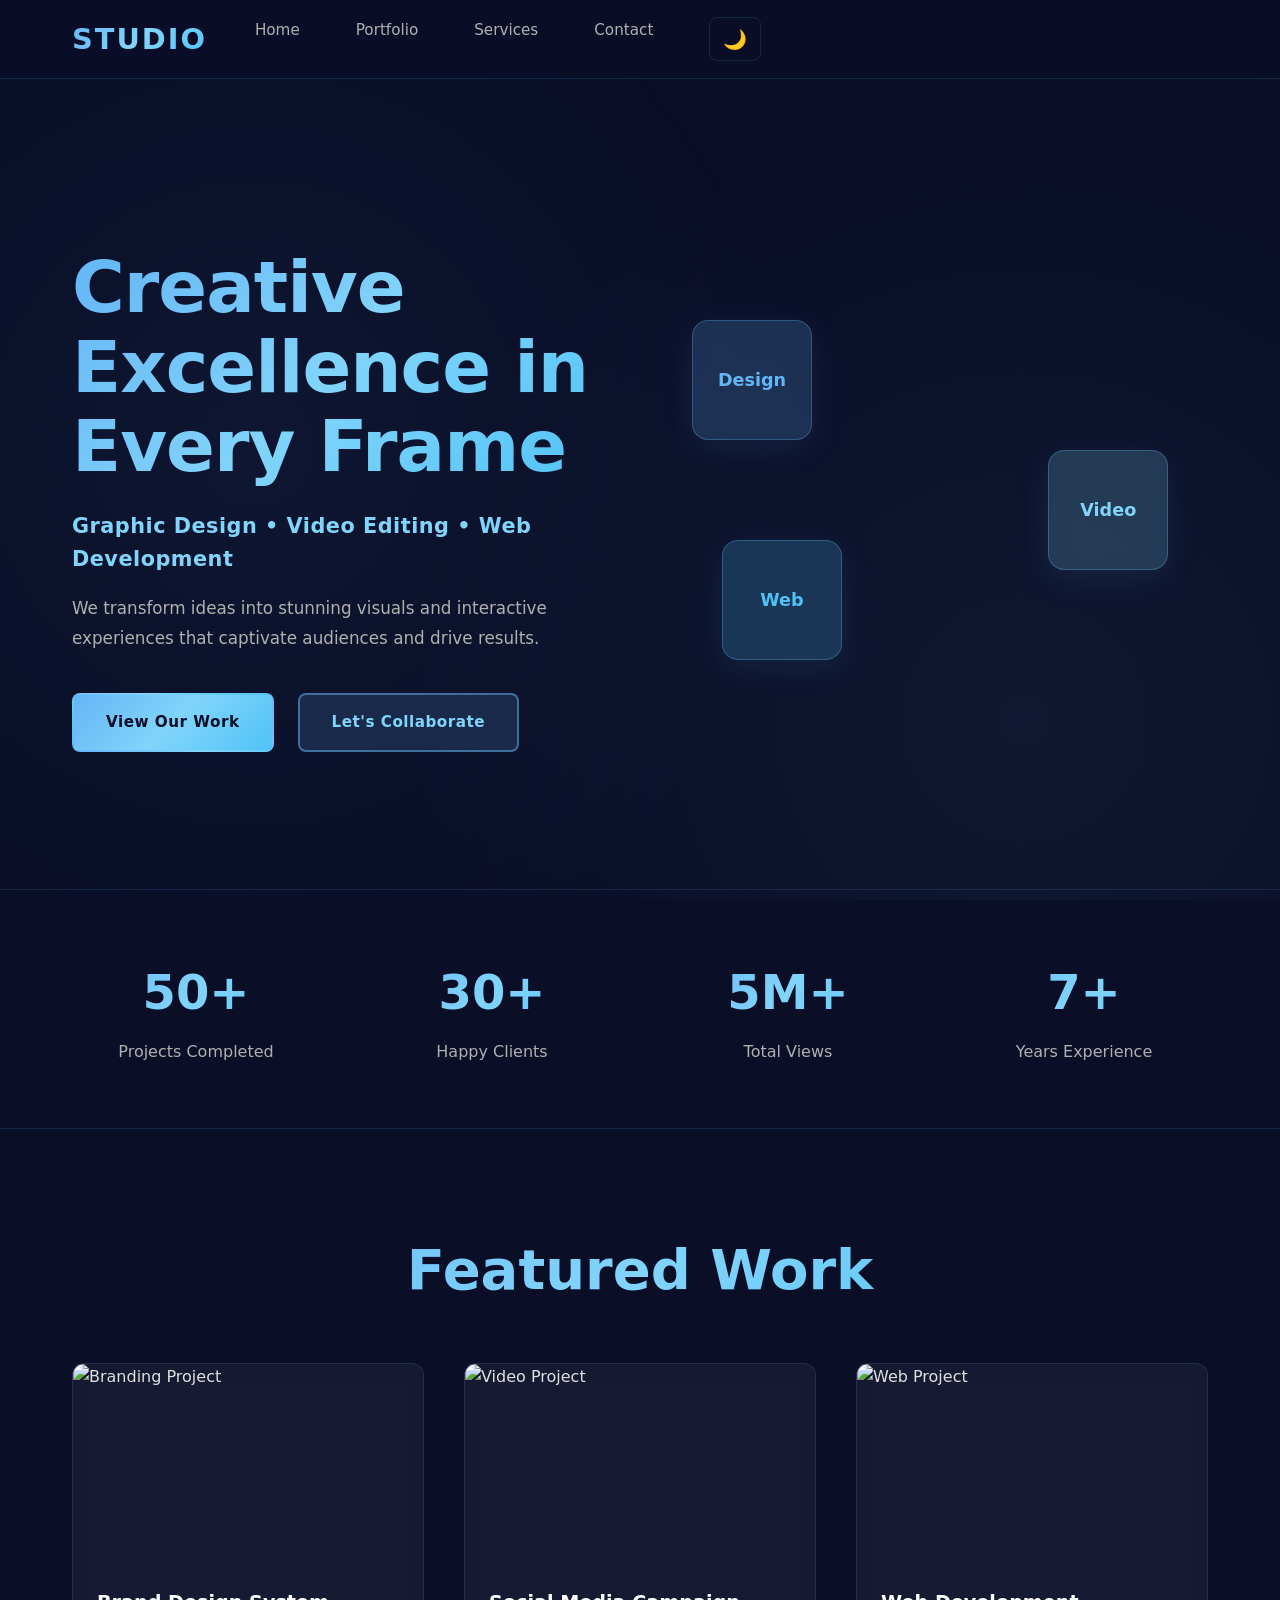
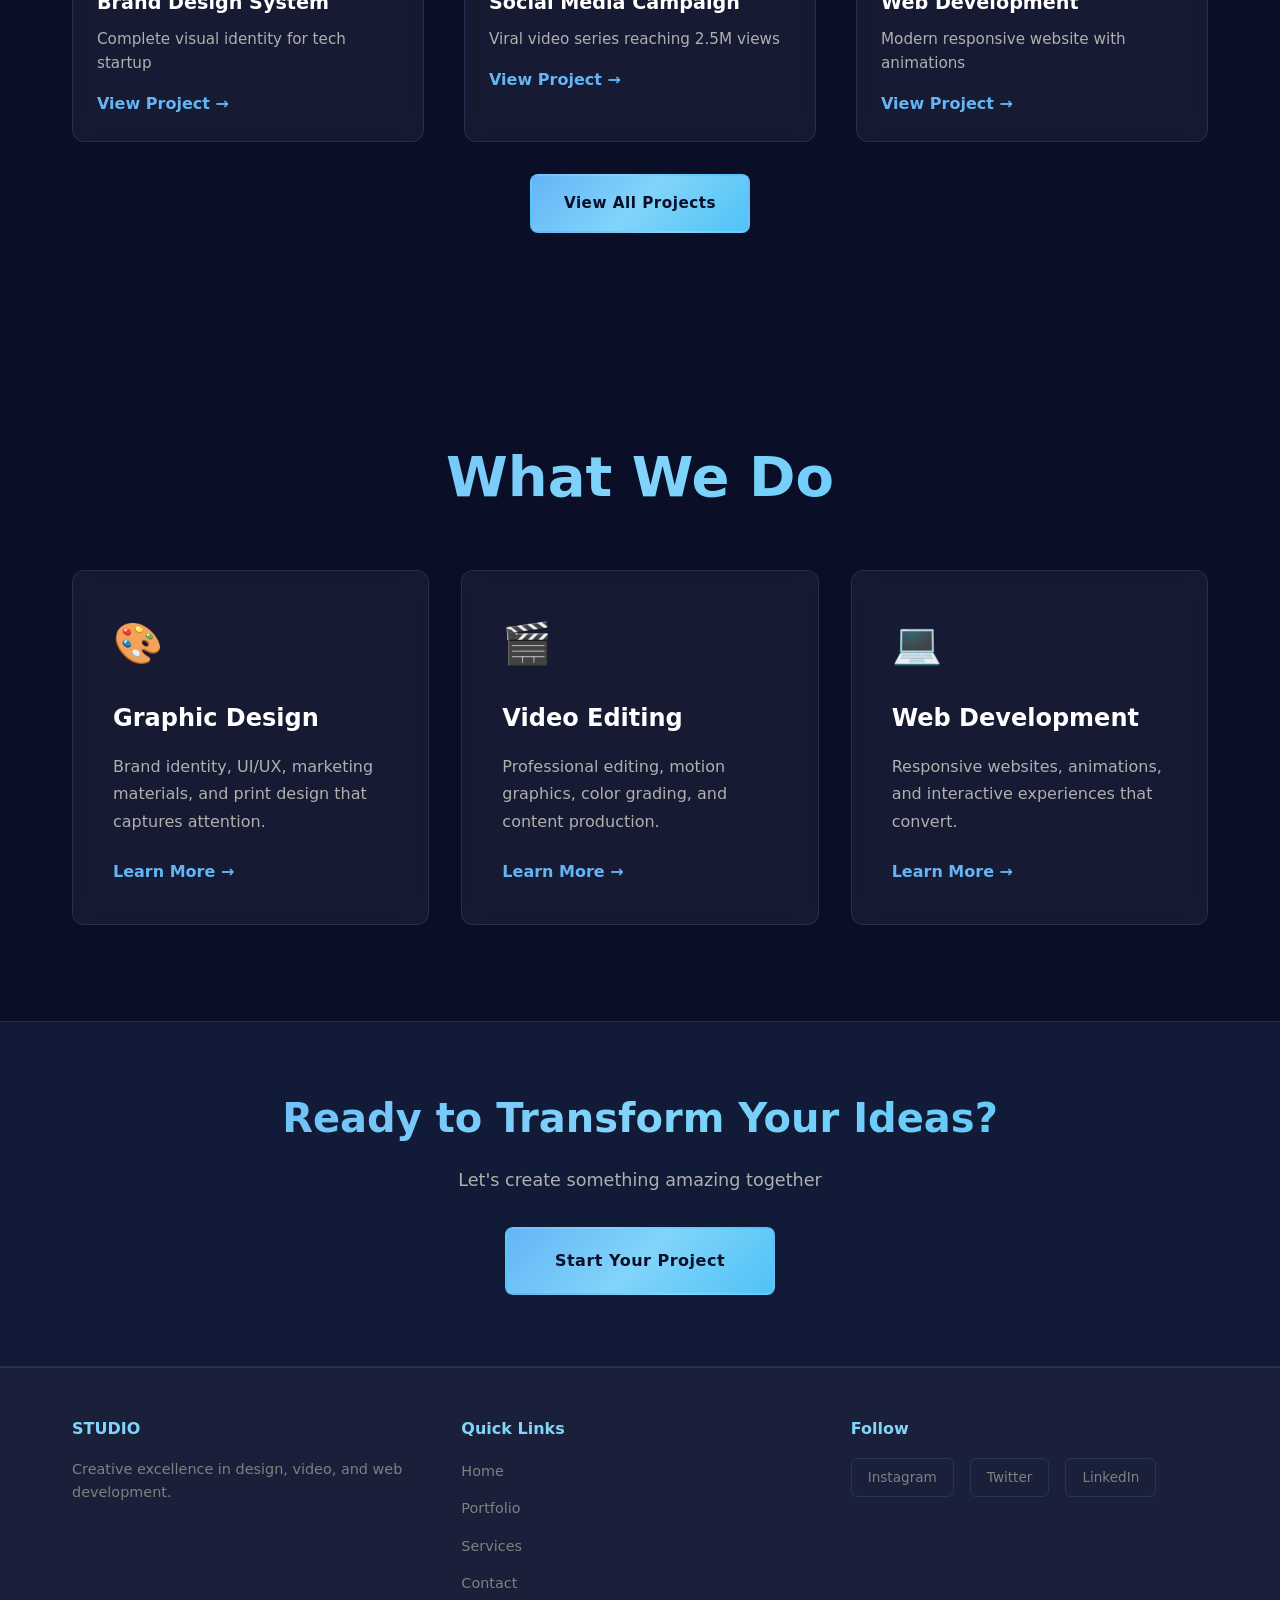
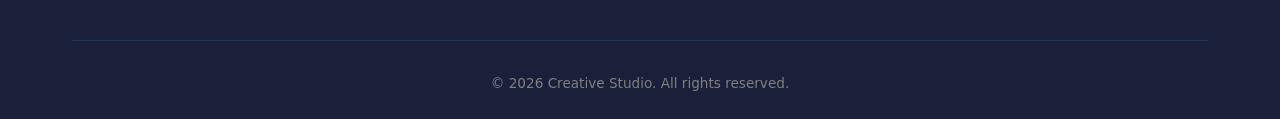
==== index.html @ dbccb21f "Add files via upload" ====
<!DOCTYPE html>
<html lang="en">
<head>
    <meta charset="UTF-8">
    <meta name="viewport" content="width=device-width, initial-scale=1.0">
    <meta name="description" content="Creative Studio - Design, Video & Web Development">
    <title>Creative Studio - Design, Video & Web</title>
    <link rel="stylesheet" href="styles.css">
</head>
<body>
    <!-- NAVIGATION -->
    <header class="header">
        <nav class="navbar">
            <div class="nav-container">
                <a href="index.html" class="logo">STUDIO</a>
                <ul class="nav-links" id="navLinks">
                    <li><a href="index.html">Home</a></li>
                    <li><a href="portfolio.html">Portfolio</a></li>
                    <li><a href="services.html">Services</a></li>
                    <li><a href="contact.html">Contact</a></li>
                    <li class="theme-item">
                        <button class="theme-toggle" id="themeToggle" aria-label="Toggle theme">
                            <span class="theme-icon">🌙</span>
                        </button>
                    </li>
                </ul>
                <button class="menu-toggle" id="menuToggle" aria-label="Toggle menu">
                    <span></span>
                    <span></span>
                    <span></span>
                </button>
            </div>
        </nav>
    </header>

    <main>
        <!-- HERO SECTION -->
        <section class="hero">
            <div class="hero-content">
                <h1 class="hero-title">Creative Excellence in Every Frame</h1>
                <p class="hero-subtitle">Graphic Design • Video Editing • Web Development</p>
                <p class="hero-description">We transform ideas into stunning visuals and interactive experiences that captivate audiences and drive results.</p>
                <div class="hero-cta">
                    <a href="portfolio.html" class="btn btn-primary">View Our Work</a>
                    <a href="contact.html" class="btn btn-secondary">Let's Collaborate</a>
                </div>
            </div>
            <div class="hero-visual">
                <div class="floating-card card-1">Design</div>
                <div class="floating-card card-2">Video</div>
                <div class="floating-card card-3">Web</div>
            </div>
        </section>

        <!-- STATS SECTION -->
        <section class="stats">
            <div class="container">
                <div class="stat-item">
                    <h3 class="stat-number">50+</h3>
                    <p class="stat-label">Projects Completed</p>
                </div>
                <div class="stat-item">
                    <h3 class="stat-number">30+</h3>
                    <p class="stat-label">Happy Clients</p>
                </div>
                <div class="stat-item">
                    <h3 class="stat-number">5M+</h3>
                    <p class="stat-label">Total Views</p>
                </div>
                <div class="stat-item">
                    <h3 class="stat-number">7+</h3>
                    <p class="stat-label">Years Experience</p>
                </div>
            </div>
        </section>

        <!-- FEATURED WORK PREVIEW -->
        <section class="featured-preview">
            <div class="container">
                <h2 class="section-title">Featured Work</h2>
                <div class="featured-grid">
                    <article class="featured-card">
                        <img src="https://images.unsplash.com/photo-1561070791-2526d30994b5?w=500&h=400&fit=crop&q=80" alt="Branding Project">
                        <div class="featured-content">
                            <h3>Brand Design System</h3>
                            <p>Complete visual identity for tech startup</p>
                            <a href="portfolio.html" class="link-arrow">View Project →</a>
                        </div>
                    </article>
                    <article class="featured-card">
                        <img src="https://images.unsplash.com/photo-1574375927938-d5a98e8ffe85?w=500&h=400&fit=crop&q=80" alt="Video Project">
                        <div class="featured-content">
                            <h3>Social Media Campaign</h3>
                            <p>Viral video series reaching 2.5M views</p>
                            <a href="portfolio.html" class="link-arrow">View Project →</a>
                        </div>
                    </article>
                    <article class="featured-card">
                        <img src="https://images.unsplash.com/photo-1517694712202-14dd9538aa97?w=500&h=400&fit=crop&q=80" alt="Web Project">
                        <div class="featured-content">
                            <h3>Web Development</h3>
                            <p>Modern responsive website with animations</p>
                            <a href="portfolio.html" class="link-arrow">View Project →</a>
                        </div>
                    </article>
                </div>
                <div class="view-all-link">
                    <a href="portfolio.html" class="btn btn-primary">View All Projects</a>
                </div>
            </div>
        </section>

        <!-- SERVICES PREVIEW -->
        <section class="services-preview">
            <div class="container">
                <h2 class="section-title">What We Do</h2>
                <div class="services-grid">
                    <div class="service-card">
                        <div class="service-icon">🎨</div>
                        <h3>Graphic Design</h3>
                        <p>Brand identity, UI/UX, marketing materials, and print design that captures attention.</p>
                        <a href="services.html" class="link-arrow">Learn More →</a>
                    </div>
                    <div class="service-card">
                        <div class="service-icon">🎬</div>
                        <h3>Video Editing</h3>
                        <p>Professional editing, motion graphics, color grading, and content production.</p>
                        <a href="services.html" class="link-arrow">Learn More →</a>
                    </div>
                    <div class="service-card">
                        <div class="service-icon">💻</div>
                        <h3>Web Development</h3>
                        <p>Responsive websites, animations, and interactive experiences that convert.</p>
                        <a href="services.html" class="link-arrow">Learn More →</a>
                    </div>
                </div>
            </div>
        </section>

        <!-- CTA SECTION -->
        <section class="cta-section">
            <div class="container">
                <h2>Ready to Transform Your Ideas?</h2>
                <p>Let's create something amazing together</p>
                <a href="contact.html" class="btn btn-primary btn-large">Start Your Project</a>
            </div>
        </section>
    </main>

    <!-- FOOTER -->
    <footer class="footer">
        <div class="container">
            <div class="footer-content">
                <div class="footer-section">
                    <h4>STUDIO</h4>
                    <p>Creative excellence in design, video, and web development.</p>
                </div>
                <div class="footer-section">
                    <h4>Quick Links</h4>
                    <ul class="footer-links">
                        <li><a href="index.html">Home</a></li>
                        <li><a href="portfolio.html">Portfolio</a></li>
                        <li><a href="services.html">Services</a></li>
                        <li><a href="contact.html">Contact</a></li>
                    </ul>
                </div>
                <div class="footer-section">
                    <h4>Follow</h4>
                    <div class="social-links-footer">
                        <a href="https://instagram.com" target="_blank" rel="noopener">Instagram</a>
                        <a href="https://twitter.com" target="_blank" rel="noopener">Twitter</a>
                        <a href="https://linkedin.com" target="_blank" rel="noopener">LinkedIn</a>
                    </div>
                </div>
            </div>
            <div class="footer-bottom">
                <p>&copy; 2026 Creative Studio. All rights reserved.</p>
            </div>
        </div>
    </footer>

    <script src="script.js"></script>
</body>
</html>
---- styles.css ----
/* ============================================
   CSS VARIABLES - DARK MODE (DEFAULT)
   ============================================ */
:root {
    /* Colors */
    --bg-primary: #0a0e27;
    --bg-secondary: #1a1f3a;
    --bg-tertiary: #2d1b4e;
    --text-primary: #ffffff;
    --text-secondary: #e0e0e0;
    --text-tertiary: #b0b0b0;
    --text-muted: #808080;
    --accent-light: #64b5f6;
    --accent-lighter: #81d4fa;
    --accent-lightest: #4fc3f7;
    --border-color: rgba(100, 181, 246, 0.15);
    --border-hover: rgba(100, 181, 246, 0.3);
    
    /* Gradients */
    --gradient-accent: linear-gradient(135deg, #64b5f6 0%, #81d4fa 50%, #4fc3f7 100%);
}

/* ============================================
   CSS VARIABLES - LIGHT MODE
   ============================================ */
body.light-mode {
    --bg-primary: #ffffff;
    --bg-secondary: #f8f9fa;
    --bg-tertiary: #f0f3f8;
    --text-primary: #1a1a1a;
    --text-secondary: #2d2d2d;
    --text-tertiary: #555555;
    --text-muted: #888888;
    --accent-light: #1565c0;
    --accent-lighter: #0d47a1;
    --accent-lightest: #1976d2;
    --border-color: rgba(21, 101, 192, 0.2);
    --border-hover: rgba(21, 101, 192, 0.4);
    
    --gradient-accent: linear-gradient(135deg, #1565c0 0%, #1976d2 50%, #0d47a1 100%);
}

/* ============================================
   RESET & BASE STYLES
   ============================================ */
* {
    margin: 0;
    padding: 0;
    box-sizing: border-box;
}

html {
    scroll-behavior: smooth;
}

body {
    font-family: -apple-system, BlinkMacSystemFont, 'Segoe UI', system-ui, sans-serif;
    background: var(--bg-primary);
    color: var(--text-secondary);
    line-height: 1.6;
    min-height: 100vh;
    overflow-x: hidden;
    position: relative;
    transition: background-color 0.3s ease, color 0.3s ease;
}

body::before {
    content: '';
    position: fixed;
    top: 0;
    left: 0;
    width: 100%;
    height: 100%;
    background: 
        radial-gradient(circle at 20% 50%, rgba(100, 181, 246, 0.05) 0%, transparent 50%),
        radial-gradient(circle at 80% 80%, rgba(129, 212, 250, 0.05) 0%, transparent 50%);
    pointer-events: none;
    z-index: 0;
    transition: opacity 0.3s ease;
}

body.light-mode {
    background: #ffffff;
}

body.light-mode::before {
    background: none;
}

main {
    position: relative;
    z-index: 1;
}

.container {
    max-width: 1200px;
    margin: 0 auto;
    padding: 0 2rem;
}

/* ============================================
   HEADER & NAVIGATION
   ============================================ */
.header {
    position: sticky;
    top: 0;
    z-index: 100;
    backdrop-filter: blur(12px);
    background: rgba(10, 14, 39, 0.75);
    border-bottom: 1px solid var(--border-color);
    transition: all 0.3s ease;
}

body.light-mode .header {
    background: rgba(255, 255, 255, 0.95);
    border-bottom: 1px solid rgba(21, 101, 192, 0.15);
}

.navbar {
    max-width: 1200px;
    margin: 0 auto;
    padding: 1rem 2rem;
}

.nav-container {
    display: flex;
    justify-content: space-between;
    align-items: center;
    gap: 3rem;
}

.logo {
    font-size: 1.8rem;
    font-weight: 900;
    letter-spacing: 2px;
    background: var(--gradient-accent);
    -webkit-background-clip: text;
    -webkit-text-fill-color: transparent;
    background-clip: text;
    text-decoration: none;
    cursor: pointer;
    white-space: nowrap;
    transition: all 0.3s ease;
}

.logo:hover {
    opacity: 0.8;
}

.nav-links {
    display: flex;
    list-style: none;
    gap: 3.5rem;
    flex: 1;
}

.nav-links a {
    text-decoration: none;
    color: var(--text-tertiary);
    font-weight: 500;
    font-size: 0.95rem;
    transition: all 0.3s ease;
    position: relative;
}

.nav-links a:hover {
    color: var(--accent-light);
}

.nav-links a::after {
    content: '';
    position: absolute;
    bottom: -6px;
    left: 0;
    width: 0;
    height: 2px;
    background: var(--gradient-accent);
    transition: width 0.3s ease;
}

.nav-links a:hover::after {
    width: 100%;
}

/* Nav Actions */
.nav-actions {
    display: flex;
    align-items: center;
    gap: 1.5rem;
}

.theme-item {
    display: flex;
    align-items: center;
}

.theme-item .theme-toggle {
    margin-left: auto;
}

@media (max-width: 768px) {
    .theme-item {
        border-top: 1px solid var(--border-color);
        padding-top: 1rem;
        margin-top: 1rem;
    }
}

.theme-toggle {
    background: none;
    border: 1px solid var(--border-color);
    border-radius: 8px;
    padding: 0.6rem 0.8rem;
    cursor: pointer;
    font-size: 1.2rem;
    transition: all 0.3s ease;
    display: flex;
    align-items: center;
    justify-content: center;
}

.theme-toggle:hover {
    background: rgba(100, 181, 246, 0.1);
    border-color: var(--border-hover);
}

body.light-mode .theme-toggle {
    border-color: rgba(44, 125, 216, 0.2);
}

body.light-mode .theme-toggle:hover {
    background: rgba(44, 125, 216, 0.1);
}

/* Mobile Menu Toggle */
.menu-toggle {
    display: none;
    background: none;
    border: none;
    cursor: pointer;
    flex-direction: column;
    gap: 5px;
    padding: 0.5rem;
}

.menu-toggle span {
    width: 25px;
    height: 2px;
    background: var(--accent-light);
    transition: all 0.3s ease;
}

.menu-toggle.active span:nth-child(1) {
    transform: rotate(45deg) translate(10px, 10px);
}

.menu-toggle.active span:nth-child(2) {
    opacity: 0;
}

.menu-toggle.active span:nth-child(3) {
    transform: rotate(-45deg) translate(7px, -7px);
}

.nav-links.active {
    display: flex !important;
}

/* ============================================
   HERO SECTION
   ============================================ */
.hero {
    display: grid;
    grid-template-columns: 1fr 1fr;
    align-items: center;
    gap: 4rem;
    padding: 8rem 2rem 6rem;
    max-width: 1200px;
    margin: 0 auto;
    min-height: 90vh;
}

.hero-content {
    animation: fadeInLeft 0.8s ease-out;
}

@keyframes fadeInLeft {
    from {
        opacity: 0;
        transform: translateX(-30px);
    }
    to {
        opacity: 1;
        transform: translateX(0);
    }
}

@keyframes fadeInRight {
    from {
        opacity: 0;
        transform: translateX(30px);
    }
    to {
        opacity: 1;
        transform: translateX(0);
    }
}

@keyframes fadeInUp {
    from {
        opacity: 0;
        transform: translateY(30px);
    }
    to {
        opacity: 1;
        transform: translateY(0);
    }
}

.hero-title {
    font-size: clamp(2.5rem, 6vw, 4.5rem);
    font-weight: 900;
    line-height: 1.1;
    margin-bottom: 1.5rem;
    background: var(--gradient-accent);
    -webkit-background-clip: text;
    -webkit-text-fill-color: transparent;
    background-clip: text;
    letter-spacing: -1px;
}

.hero-subtitle {
    font-size: 1.3rem;
    color: var(--accent-lighter);
    font-weight: 600;
    margin-bottom: 1rem;
    letter-spacing: 0.5px;
}

.hero-description {
    font-size: 1.05rem;
    color: var(--text-tertiary);
    max-width: 500px;
    margin-bottom: 2.5rem;
    line-height: 1.8;
}

.hero-cta {
    display: flex;
    gap: 1.5rem;
    flex-wrap: wrap;
}

.hero-visual {
    position: relative;
    height: 400px;
    animation: fadeInRight 0.8s ease-out;
}

.floating-card {
    position: absolute;
    width: 120px;
    height: 120px;
    border-radius: 16px;
    display: flex;
    align-items: center;
    justify-content: center;
    font-weight: 700;
    font-size: 1.1rem;
    backdrop-filter: blur(10px);
    border: 1px solid var(--border-hover);
    box-shadow: 0 8px 32px rgba(100, 181, 246, 0.1);
    transition: all 0.3s ease;
}

.card-1 {
    background: rgba(100, 181, 246, 0.2);
    color: var(--accent-light);
    top: 20px;
    left: 20px;
    animation: float 4s ease-in-out infinite;
}

.card-2 {
    background: rgba(129, 212, 250, 0.2);
    color: var(--accent-lighter);
    top: 150px;
    right: 40px;
    animation: float 5s ease-in-out infinite 0.5s;
}

.card-3 {
    background: rgba(79, 195, 247, 0.2);
    color: var(--accent-lightest);
    bottom: 40px;
    left: 50px;
    animation: float 6s ease-in-out infinite 1s;
}

@keyframes float {
    0%, 100% { transform: translateY(0px); }
    50% { transform: translateY(-20px); }
}

/* ============================================
   BUTTONS
   ============================================ */
.btn {
    display: inline-block;
    padding: 0.95rem 2rem;
    font-size: 0.95rem;
    font-weight: 600;
    border: none;
    border-radius: 8px;
    text-decoration: none;
    transition: all 0.3s ease;
    cursor: pointer;
    position: relative;
    overflow: hidden;
    letter-spacing: 0.5px;
}

.btn-primary {
    background: var(--gradient-accent);
    color: var(--bg-primary);
    border: 2px solid transparent;
}

.btn-primary:hover {
    transform: translateY(-3px);
    box-shadow: 0 15px 35px rgba(100, 181, 246, 0.3);
}

.btn-secondary {
    background: rgba(100, 181, 246, 0.15);
    color: var(--accent-lighter);
    border: 2px solid rgba(100, 181, 246, 0.5);
}

.btn-secondary:hover {
    background: rgba(100, 181, 246, 0.25);
    border-color: rgba(100, 181, 246, 0.8);
    transform: translateY(-3px);
}

body.light-mode .btn-primary {
    color: #ffffff;
}

body.light-mode .btn-secondary {
    background: rgba(44, 125, 216, 0.15);
    color: var(--accent-light);
    border: 2px solid rgba(44, 125, 216, 0.5);
}

.btn-large {
    padding: 1.2rem 3rem;
    font-size: 1rem;
}

/* ============================================
   STATS SECTION
   ============================================ */
.stats {
    padding: 4rem 0;
    border-top: 1px solid var(--border-color);
    border-bottom: 1px solid var(--border-color);
}

.stats .container {
    display: grid;
    grid-template-columns: repeat(auto-fit, minmax(200px, 1fr));
    gap: 3rem;
}

.stat-item {
    text-align: center;
}

.stat-number {
    font-size: 3rem;
    font-weight: 900;
    background: var(--gradient-accent);
    -webkit-background-clip: text;
    -webkit-text-fill-color: transparent;
    background-clip: text;
    margin-bottom: 0.5rem;
}

.stat-label {
    color: var(--text-tertiary);
    font-weight: 500;
}

/* ============================================
   SECTION TITLES
   ============================================ */
.section-title {
    font-size: clamp(2rem, 5vw, 3.5rem);
    font-weight: 900;
    text-align: center;
    margin-bottom: 3rem;
    background: var(--gradient-accent);
    -webkit-background-clip: text;
    -webkit-text-fill-color: transparent;
    background-clip: text;
}

/* ============================================
   PAGE HEADER
   ============================================ */
.page-header {
    text-align: center;
    padding: 4rem 2rem;
    background: rgba(100, 181, 246, 0.05);
    border-bottom: 1px solid var(--border-color);
}

body.light-mode .page-header {
    background: rgba(44, 125, 216, 0.05);
}

.page-header h1 {
    font-size: clamp(2.5rem, 6vw, 4rem);
    font-weight: 900;
    margin-bottom: 1rem;
    background: var(--gradient-accent);
    -webkit-background-clip: text;
    -webkit-text-fill-color: transparent;
    background-clip: text;
}

.page-header p {
    font-size: 1.1rem;
    color: var(--text-tertiary);
}

/* ============================================
   FEATURED PREVIEW SECTION
   ============================================ */
.featured-preview {
    padding: 6rem 0;
}

.featured-grid {
    display: grid;
    grid-template-columns: repeat(auto-fit, minmax(300px, 1fr));
    gap: 2.5rem;
    margin-top: 3rem;
}

.featured-card {
    background: rgba(255, 255, 255, 0.05);
    border: 1px solid var(--border-color);
    border-radius: 12px;
    overflow: hidden;
    backdrop-filter: blur(10px);
    transition: all 0.4s ease;
}

body.light-mode .featured-card {
    background: rgba(44, 125, 216, 0.05);
    border: 1px solid rgba(44, 125, 216, 0.15);
}

.featured-card:hover {
    transform: translateY(-8px);
    border-color: var(--border-hover);
    box-shadow: 0 25px 50px rgba(100, 181, 246, 0.15);
}

.featured-card img {
    width: 100%;
    height: 200px;
    object-fit: cover;
    display: block;
}

.placeholder-image {
    width: 100%;
    height: 200px;
    background: linear-gradient(135deg, #6366f1 0%, #ec4899 50%, #3b82f6 100%);
    display: flex;
    align-items: center;
    justify-content: center;
    color: white;
    font-weight: 600;
    font-size: 1.1rem;
}

.featured-card:nth-child(1) .placeholder-image {
    background: linear-gradient(135deg, #6366f1 0%, #8b5cf6 100%);
}

.featured-card:nth-child(2) .placeholder-image {
    background: linear-gradient(135deg, #ec4899 0%, #f43f5e 100%);
}

.featured-card:nth-child(3) .placeholder-image {
    background: linear-gradient(135deg, #3b82f6 0%, #0ea5e9 100%);
}

.portfolio-image .placeholder-image {
    width: 100%;
    height: 100%;
    aspect-ratio: 4/3;
}

.portfolio-card:nth-child(1) .placeholder-image {
    background: linear-gradient(135deg, #6366f1 0%, #8b5cf6 100%);
}

.portfolio-card:nth-child(2) .placeholder-image {
    background: linear-gradient(135deg, #ec4899 0%, #f43f5e 100%);
}

.portfolio-card:nth-child(3) .placeholder-image {
    background: linear-gradient(135deg, #3b82f6 0%, #0ea5e9 100%);
}

.portfolio-card:nth-child(4) .placeholder-image {
    background: linear-gradient(135deg, #ec4899 0%, #db2777 100%);
}

.portfolio-card:nth-child(5) .placeholder-image {
    background: linear-gradient(135deg, #8b5cf6 0%, #7c3aed 100%);
}

.service-image .placeholder-image {
    width: 100%;
    height: 100%;
    aspect-ratio: 4/3;
}

.service-detail:nth-child(1) .placeholder-image {
    background: linear-gradient(135deg, #6366f1 0%, #8b5cf6 100%);
}

.service-detail:nth-child(2) .placeholder-image {
    background: linear-gradient(135deg, #ec4899 0%, #f43f5e 100%);
}

.service-detail:nth-child(3) .placeholder-image {
    background: linear-gradient(135deg, #3b82f6 0%, #0ea5e9 100%);
}

.featured-card img {
    width: 100%;
    height: 200px;
    object-fit: cover;
    display: block;
}

.featured-content {
    padding: 1.5rem;
}

.featured-content h3 {
    font-size: 1.2rem;
    color: var(--text-primary);
    margin-bottom: 0.5rem;
}

.featured-content p {
    color: var(--text-tertiary);
    font-size: 0.95rem;
    margin-bottom: 1rem;
}

.link-arrow {
    color: var(--accent-light);
    text-decoration: none;
    font-weight: 600;
    transition: all 0.3s ease;
    display: inline-block;
}

.link-arrow:hover {
    color: var(--accent-lighter);
    transform: translateX(5px);
}

.view-all-link {
    text-align: center;
    margin-top: 2rem;
}

/* ============================================
   SERVICES SECTION
   ============================================ */
.services-preview {
    padding: 6rem 0;
}

.services-grid {
    display: grid;
    grid-template-columns: repeat(auto-fit, minmax(300px, 1fr));
    gap: 2rem;
    margin-top: 3rem;
}

.service-card {
    background: rgba(255, 255, 255, 0.05);
    border: 1px solid var(--border-color);
    border-radius: 12px;
    padding: 2.5rem;
    backdrop-filter: blur(10px);
    transition: all 0.3s ease;
}

body.light-mode .service-card {
    background: rgba(44, 125, 216, 0.05);
    border: 1px solid rgba(44, 125, 216, 0.15);
}

.service-card:hover {
    background: rgba(100, 181, 246, 0.1);
    border-color: var(--border-hover);
    transform: translateY(-5px);
    box-shadow: 0 20px 40px rgba(100, 181, 246, 0.15);
}

body.light-mode .service-card:hover {
    background: rgba(44, 125, 216, 0.1);
    border-color: rgba(44, 125, 216, 0.4);
}

.service-icon {
    font-size: 2.5rem;
    margin-bottom: 1.5rem;
}

.service-card h3 {
    font-size: 1.5rem;
    margin-bottom: 1rem;
    color: var(--text-primary);
}

.service-card p {
    color: var(--text-tertiary);
    margin-bottom: 1.5rem;
    line-height: 1.7;
}

/* ============================================
   PORTFOLIO SECTION
   ============================================ */
.portfolio-section {
    padding: 4rem 0;
}

.portfolio-grid {
    display: grid;
    grid-template-columns: repeat(auto-fit, minmax(360px, 1fr));
    gap: 2.5rem;
}

.portfolio-card {
    background: rgba(255, 255, 255, 0.05);
    border: 1px solid var(--border-color);
    border-radius: 12px;
    overflow: hidden;
    backdrop-filter: blur(10px);
    transition: all 0.4s ease;
    animation: fadeInUp 0.6s ease-out both;
}

body.light-mode .portfolio-card {
    background: rgba(44, 125, 216, 0.05);
    border: 1px solid rgba(44, 125, 216, 0.15);
}

.portfolio-card:nth-child(1) { animation-delay: 0s; }
.portfolio-card:nth-child(2) { animation-delay: 0.1s; }
.portfolio-card:nth-child(3) { animation-delay: 0.2s; }
.portfolio-card:nth-child(4) { animation-delay: 0.1s; }
.portfolio-card:nth-child(5) { animation-delay: 0.2s; }
.portfolio-card:nth-child(6) { animation-delay: 0.3s; }

.portfolio-card:hover {
    transform: translateY(-10px);
    border-color: var(--border-hover);
    box-shadow: 0 25px 50px rgba(100, 181, 246, 0.2);
}

.portfolio-image {
    width: 100%;
    aspect-ratio: 4 / 3;
    background: linear-gradient(135deg, rgba(100, 181, 246, 0.15) 0%, rgba(129, 212, 250, 0.05) 100%);
    display: flex;
    align-items: center;
    justify-content: center;
    position: relative;
    overflow: hidden;
}

.portfolio-image img,
.video-embed {
    width: 100%;
    height: 100%;
    object-fit: cover;
    display: block;
}

.portfolio-info {
    padding: 2rem;
}

.project-category {
    font-size: 0.75rem;
    color: var(--accent-lighter);
    text-transform: uppercase;
    letter-spacing: 1.5px;
    font-weight: 700;
    display: inline-block;
    margin-bottom: 0.75rem;
    padding: 0.5rem 0.75rem;
    background: rgba(100, 181, 246, 0.15);
    border-radius: 4px;
    border-left: 2px solid var(--accent-lighter);
}

.portfolio-card h3 {
    font-size: 1.3rem;
    color: var(--text-primary);
    margin-bottom: 0.5rem;
}

.project-meta {
    font-size: 0.85rem;
    color: var(--accent-lighter);
    font-weight: 600;
    margin-bottom: 1rem;
    letter-spacing: 0.5px;
}

.project-description {
    color: var(--text-tertiary);
    font-size: 0.95rem;
    line-height: 1.6;
    margin-bottom: 1.5rem;
}

.project-tags {
    display: flex;
    flex-wrap: wrap;
    gap: 0.5rem;
}

.tag {
    display: inline-block;
    background: rgba(100, 181, 246, 0.15);
    color: var(--accent-lighter);
    padding: 0.4rem 0.85rem;
    border-radius: 6px;
    font-size: 0.8rem;
    font-weight: 500;
    border: 1px solid rgba(100, 181, 246, 0.3);
    transition: all 0.3s ease;
}

.tag:hover {
    background: rgba(100, 181, 246, 0.25);
    border-color: var(--border-hover);
}

/* ============================================
   SERVICES DETAILED
   ============================================ */
.services-detailed {
    padding: 4rem 0;
}

.service-detail {
    margin-bottom: 5rem;
}

.service-header {
    display: flex;
    align-items: center;
    gap: 2rem;
    margin-bottom: 3rem;
}

.service-icon-large {
    font-size: 4rem;
}

.service-header h2 {
    font-size: 2.5rem;
    color: var(--text-primary);
}

.service-content {
    display: grid;
    grid-template-columns: 1fr 1fr;
    gap: 3rem;
    align-items: center;
}

.service-text p {
    color: var(--text-tertiary);
    margin-bottom: 1.5rem;
    line-height: 1.8;
}

.service-text h3 {
    font-size: 1.3rem;
    color: var(--accent-lighter);
    margin-bottom: 1rem;
}

.service-list {
    list-style: none;
    display: flex;
    flex-direction: column;
    gap: 0.75rem;
}

.service-list li {
    color: var(--text-tertiary);
    font-weight: 500;
    padding-left: 0;
}

.service-image {
    border-radius: 12px;
    overflow: hidden;
    border: 1px solid var(--border-color);
    width: 100%;
    height: 300px;
}

body.light-mode .service-image {
    border: 1px solid rgba(21, 101, 192, 0.15);
}

.service-image img {
    width: 100%;
    height: 100%;
    object-fit: cover;
    display: block;
}

/* ============================================
   PROCESS SECTION
   ============================================ */
.process-section {
    padding: 6rem 0;
}

.process-grid {
    display: grid;
    grid-template-columns: repeat(auto-fit, minmax(200px, 1fr));
    gap: 2rem;
}

.process-step {
    background: rgba(100, 181, 246, 0.1);
    border: 1px solid var(--border-color);
    border-radius: 12px;
    padding: 2rem;
    text-align: center;
    transition: all 0.3s ease;
}

body.light-mode .process-step {
    background: rgba(44, 125, 216, 0.08);
    border: 1px solid rgba(44, 125, 216, 0.15);
}

.process-step:hover {
    background: rgba(100, 181, 246, 0.15);
    border-color: var(--border-hover);
    transform: translateY(-5px);
}

.process-number {
    font-size: 3rem;
    font-weight: 900;
    color: var(--accent-light);
    margin-bottom: 1rem;
}

.process-step h3 {
    font-size: 1.2rem;
    color: var(--accent-lighter);
    margin-bottom: 1rem;
}

.process-step p {
    color: var(--text-tertiary);
    font-size: 0.95rem;
    line-height: 1.6;
}

/* ============================================
   PRICING SECTION
   ============================================ */
.pricing-section {
    padding: 6rem 0;
}

.pricing-grid {
    display: grid;
    grid-template-columns: repeat(auto-fit, minmax(300px, 1fr));
    gap: 2rem;
    margin-top: 3rem;
}

.pricing-card {
    background: rgba(255, 255, 255, 0.05);
    border: 1px solid var(--border-color);
    border-radius: 12px;
    padding: 2.5rem;
    backdrop-filter: blur(10px);
    transition: all 0.3s ease;
    position: relative;
}

body.light-mode .pricing-card {
    background: rgba(44, 125, 216, 0.05);
    border: 1px solid rgba(44, 125, 216, 0.15);
}

.pricing-card.featured {
    border-color: var(--border-hover);
    background: rgba(100, 181, 246, 0.08);
    transform: scale(1.05);
}

body.light-mode .pricing-card.featured {
    background: rgba(44, 125, 216, 0.1);
}

.pricing-badge {
    position: absolute;
    top: -12px;
    left: 20px;
    background: var(--gradient-accent);
    color: var(--bg-primary);
    padding: 0.5rem 1rem;
    border-radius: 20px;
    font-weight: 700;
    font-size: 0.8rem;
}

.pricing-card h3 {
    font-size: 1.5rem;
    color: var(--text-primary);
    margin-bottom: 1rem;
}

.price {
    font-size: 2.5rem;
    font-weight: 900;
    background: var(--gradient-accent);
    -webkit-background-clip: text;
    -webkit-text-fill-color: transparent;
    background-clip: text;
    margin-bottom: 0.5rem;
}

.price-description {
    color: var(--text-tertiary);
    font-size: 0.95rem;
    margin-bottom: 2rem;
}

.pricing-features {
    list-style: none;
    margin-bottom: 2rem;
}

.pricing-features li {
    color: var(--text-tertiary);
    padding: 0.5rem 0;
    font-size: 0.95rem;
}

/* ============================================
   CONTACT SECTION
   ============================================ */
.contact-section {
    padding: 4rem 0;
}

.contact-grid {
    display: grid;
    grid-template-columns: 1fr 1fr;
    gap: 3rem;
}

.contact-info-box,
.contact-form-box {
    background: rgba(255, 255, 255, 0.05);
    border: 1px solid var(--border-color);
    border-radius: 12px;
    padding: 2.5rem;
    backdrop-filter: blur(10px);
}

body.light-mode .contact-info-box,
body.light-mode .contact-form-box {
    background: rgba(44, 125, 216, 0.05);
    border: 1px solid rgba(44, 125, 216, 0.15);
}

.contact-info-box h2,
.contact-form-box h2 {
    font-size: 1.8rem;
    color: var(--text-primary);
    margin-bottom: 2rem;
}

.contact-item {
    display: flex;
    gap: 1.5rem;
    margin-bottom: 2rem;
}

.contact-icon {
    font-size: 2rem;
}

.contact-item h3 {
    font-size: 1.1rem;
    color: var(--accent-lighter);
    margin-bottom: 0.5rem;
}

.contact-item p,
.contact-item a {
    color: var(--text-tertiary);
    text-decoration: none;
    transition: all 0.3s ease;
}

.contact-item a:hover {
    color: var(--accent-light);
}

.social-links-contact {
    display: flex;
    gap: 1rem;
    flex-wrap: wrap;
}

.social-links-contact a {
    padding: 0.6rem 1.2rem;
    border: 1px solid var(--border-color);
    border-radius: 6px;
    transition: all 0.3s ease;
    color: var(--accent-light);
}

.social-links-contact a:hover {
    background: rgba(100, 181, 246, 0.15);
    border-color: var(--border-hover);
    color: var(--accent-lighter);
}

/* ============================================
   CONTACT FORM
   ============================================ */
.contact-form {
    display: flex;
    flex-direction: column;
    gap: 1.5rem;
}

.form-group {
    display: flex;
    flex-direction: column;
}

.form-group label {
    color: var(--text-tertiary);
    font-weight: 600;
    margin-bottom: 0.5rem;
    font-size: 0.95rem;
}

.form-input {
    background: rgba(255, 255, 255, 0.08);
    border: 1px solid var(--border-color);
    border-radius: 8px;
    padding: 0.95rem 1.2rem;
    font-size: 0.95rem;
    color: var(--text-secondary);
    font-family: inherit;
    transition: all 0.3s ease;
    backdrop-filter: blur(10px);
}

body.light-mode .form-input {
    background: rgba(44, 125, 216, 0.08);
    border: 1px solid rgba(44, 125, 216, 0.2);
    color: var(--text-primary);
}

.form-input::placeholder {
    color: var(--text-muted);
}

.form-input:focus {
    outline: none;
    background: rgba(100, 181, 246, 0.1);
    border-color: var(--border-hover);
    box-shadow: 0 0 0 3px rgba(100, 181, 246, 0.15);
}

body.light-mode .form-input:focus {
    background: rgba(44, 125, 216, 0.1);
    border-color: rgba(44, 125, 216, 0.4);
}

textarea.form-input {
    resize: vertical;
    min-height: 120px;
    font-family: inherit;
}

.form-message {
    padding: 1rem;
    border-radius: 8px;
    text-align: center;
    font-weight: 500;
    display: none;
}

.form-message.success {
    background: rgba(76, 175, 80, 0.2);
    color: var(--accent-lighter);
    border: 1px solid rgba(76, 175, 80, 0.3);
    display: block;
}

.form-message.error {
    background: rgba(244, 67, 54, 0.2);
    color: #ff6b6b;
    border: 1px solid rgba(244, 67, 54, 0.3);
    display: block;
}

/* ============================================
   FAQ SECTION
   ============================================ */
.faq-section {
    padding: 6rem 0;
}

.faq-grid {
    display: grid;
    grid-template-columns: repeat(auto-fit, minmax(300px, 1fr));
    gap: 2rem;
    margin-top: 3rem;
}

.faq-item {
    background: rgba(100, 181, 246, 0.1);
    border: 1px solid var(--border-color);
    border-radius: 12px;
    padding: 2rem;
}

body.light-mode .faq-item {
    background: rgba(44, 125, 216, 0.08);
    border: 1px solid rgba(44, 125, 216, 0.15);
}

.faq-item h3 {
    font-size: 1.1rem;
    color: var(--accent-lighter);
    margin-bottom: 1rem;
}

.faq-item p {
    color: var(--text-tertiary);
    line-height: 1.7;
}

/* ============================================
   CTA SECTION
   ============================================ */
.cta-section {
    padding: 4rem 2rem;
    text-align: center;
    background: rgba(100, 181, 246, 0.08);
    border-top: 1px solid var(--border-color);
    border-bottom: 1px solid var(--border-color);
}

body.light-mode .cta-section {
    background: rgba(44, 125, 216, 0.08);
}

.cta-section h2 {
    font-size: 2.5rem;
    font-weight: 900;
    margin-bottom: 1rem;
    background: var(--gradient-accent);
    -webkit-background-clip: text;
    -webkit-text-fill-color: transparent;
    background-clip: text;
}

.cta-section p {
    color: var(--text-tertiary);
    font-size: 1.1rem;
    margin-bottom: 2rem;
}

/* ============================================
   FOOTER
   ============================================ */
.footer {
    background: var(--bg-secondary);
    border-top: 1px solid var(--border-color);
    padding: 3rem 0 1.5rem;
    transition: all 0.3s ease;
}

body.light-mode .footer {
    background: rgba(255, 255, 255, 0.95);
}

.footer-content {
    display: grid;
    grid-template-columns: repeat(auto-fit, minmax(250px, 1fr));
    gap: 2rem;
    margin-bottom: 2rem;
}

.footer-section h4 {
    color: var(--accent-lighter);
    font-size: 1rem;
    margin-bottom: 1rem;
}

.footer-section p {
    color: var(--text-muted);
    font-size: 0.9rem;
    line-height: 1.6;
}

.footer-links {
    list-style: none;
}

.footer-links li {
    margin-bottom: 0.75rem;
}

.footer-links a {
    color: var(--text-muted);
    text-decoration: none;
    transition: all 0.3s ease;
    font-size: 0.9rem;
}

.footer-links a:hover {
    color: var(--accent-light);
}

.social-links-footer {
    display: flex;
    gap: 1rem;
    flex-wrap: wrap;
}

.social-links-footer a {
    color: var(--text-muted);
    text-decoration: none;
    padding: 0.5rem 1rem;
    border: 1px solid var(--border-color);
    border-radius: 6px;
    transition: all 0.3s ease;
    font-size: 0.85rem;
}

.social-links-footer a:hover {
    background: rgba(100, 181, 246, 0.1);
    border-color: var(--border-hover);
    color: var(--accent-light);
}

.footer-bottom {
    padding-top: 2rem;
    border-top: 1px solid var(--border-color);
    text-align: center;
    color: var(--text-muted);
    font-size: 0.85rem;
}

/* ============================================
   RESPONSIVE DESIGN
   ============================================ */
@media (max-width: 768px) {
    .nav-container {
        gap: 1rem;
    }

    .nav-links {
        display: none;
        flex-direction: column;
        gap: 1.5rem;
        width: 100%;
        position: absolute;
        top: 100%;
        left: 0;
        right: 0;
        background: var(--bg-secondary);
        padding: 2rem;
        border-bottom: 1px solid var(--border-color);
    }

    .menu-toggle {
        display: flex;
    }

    .hero {
        grid-template-columns: 1fr;
        padding: 4rem 2rem 3rem;
        min-height: auto;
        gap: 2rem;
    }

    .hero-visual {
        height: 250px;
    }

    .contact-grid,
    .service-content {
        grid-template-columns: 1fr;
    }

    .featured-grid,
    .services-grid,
    .portfolio-grid,
    .process-grid,
    .pricing-grid,
    .faq-grid {
        grid-template-columns: 1fr;
    }

    .pricing-card.featured {
        transform: scale(1);
    }

    .service-header {
        flex-direction: column;
        text-align: center;
    }

    .hero-cta {
        flex-direction: column;
    }

    .hero-cta .btn {
        width: 100%;
    }
}

@media (max-width: 480px) {
    .logo {
        font-size: 1.4rem;
    }

    .hero-title {
        font-size: 2rem;
    }

    .section-title {
        font-size: 1.8rem;
    }

    .stats .container {
        grid-template-columns: 1fr 1fr;
    }

    .page-header h1 {
        font-size: 1.8rem;
    }
}
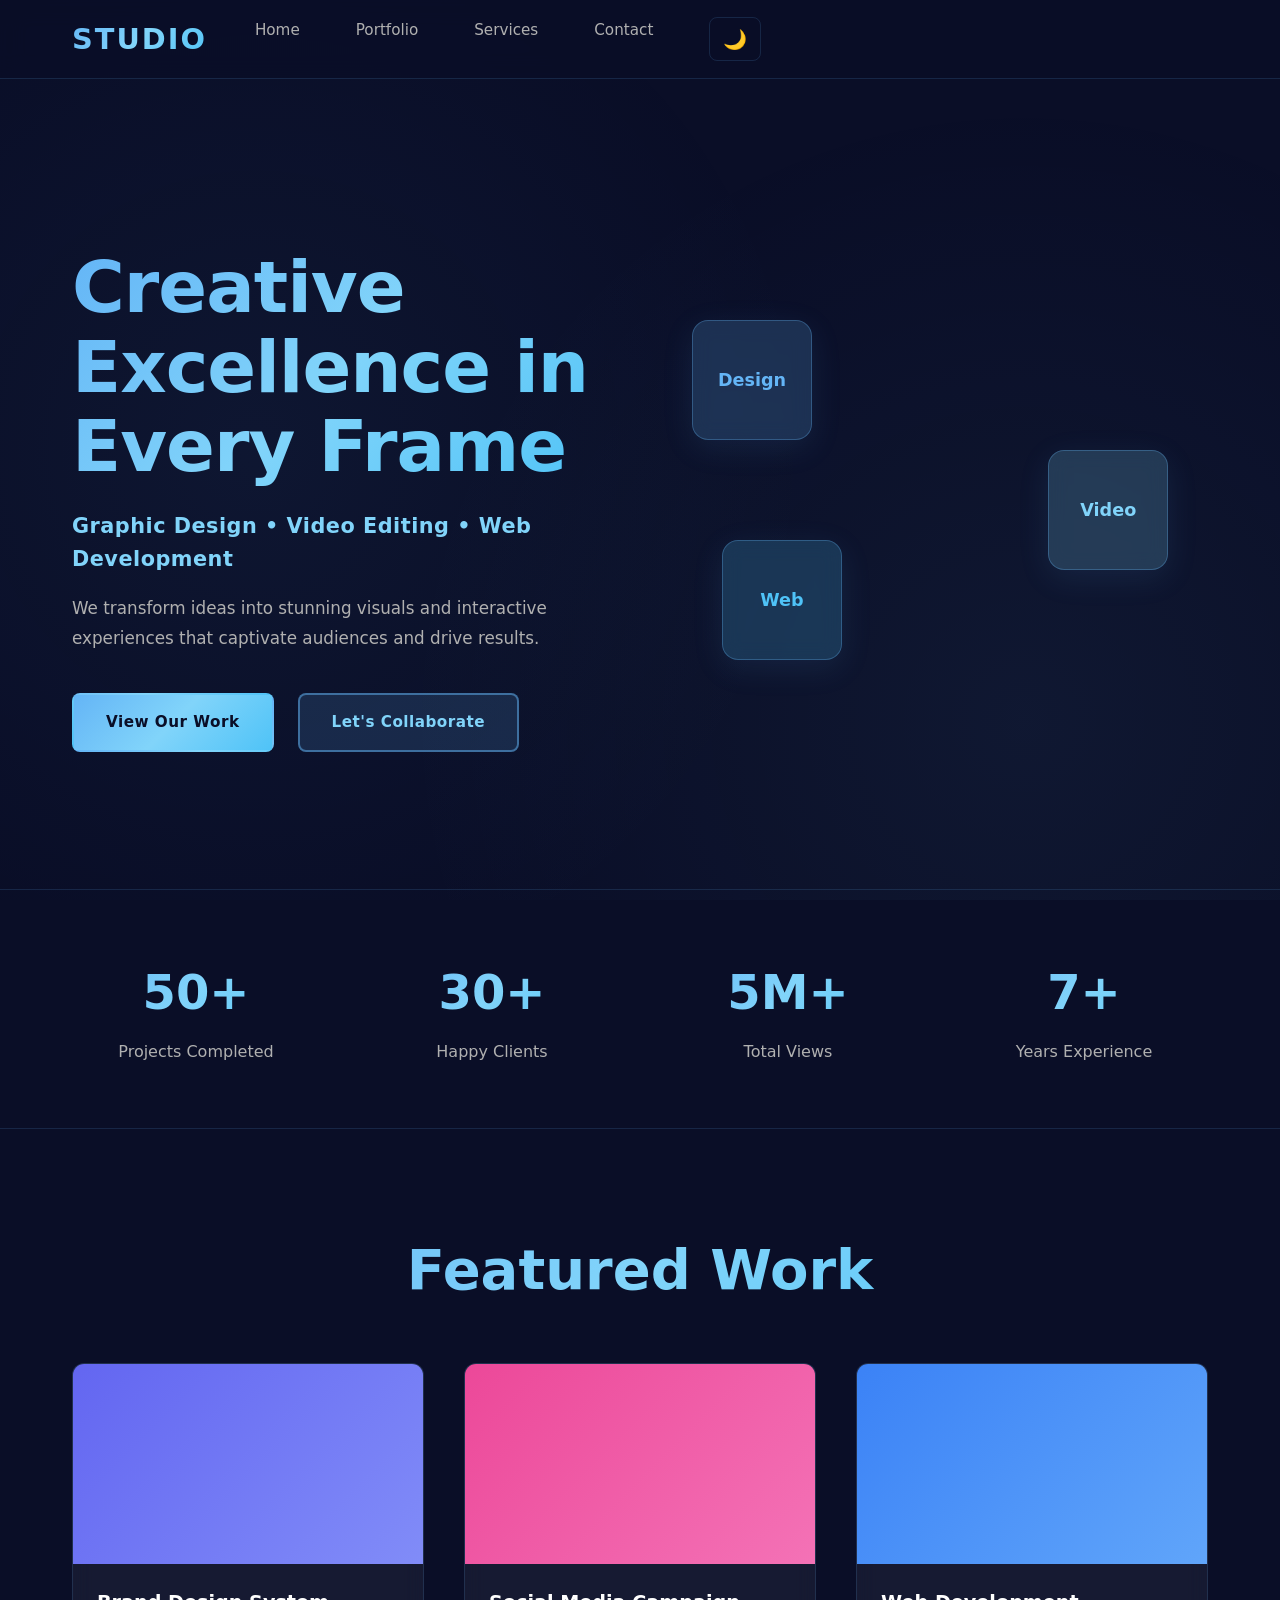
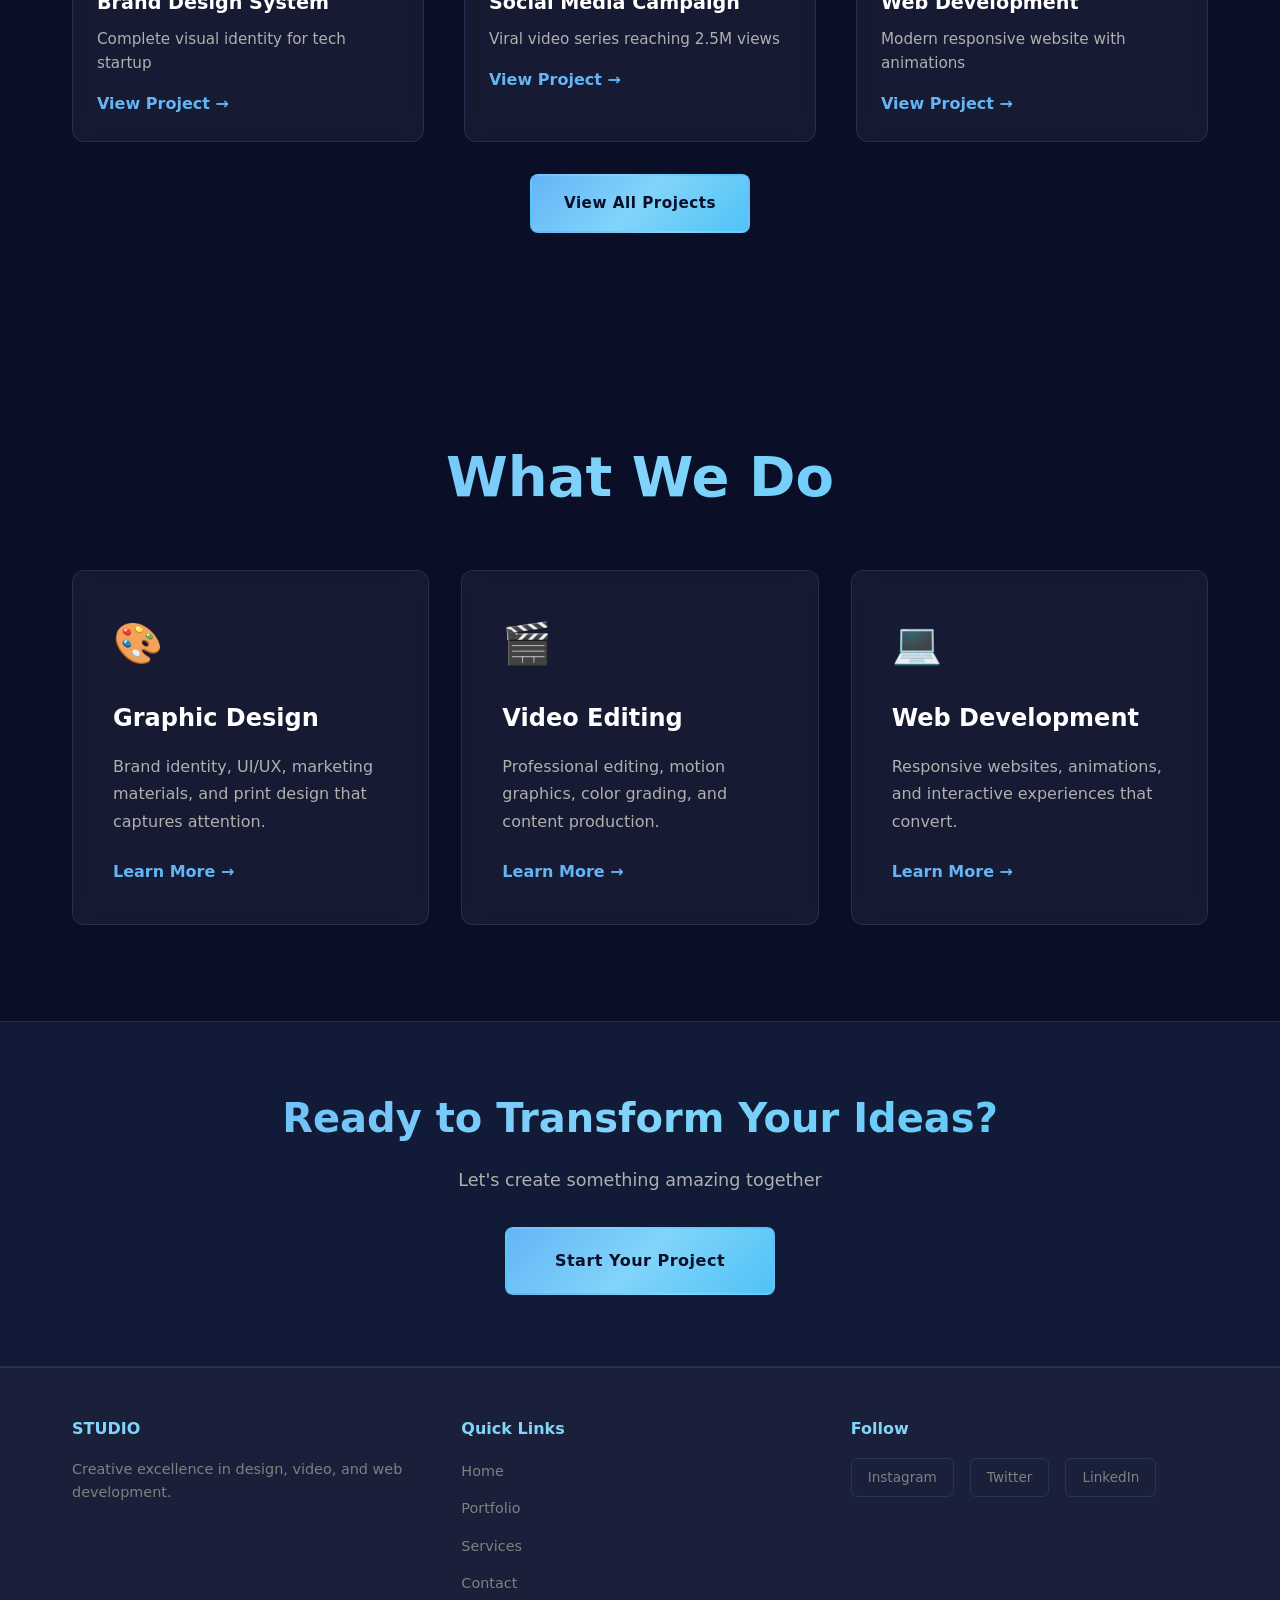
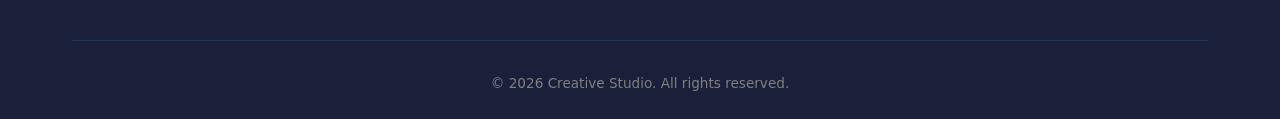
==== commit d70e2b36: "Add files via upload" ====
--- a/index.html
+++ b/index.html
@@ -80,7 +80,7 @@
                 <h2 class="section-title">Featured Work</h2>
                 <div class="featured-grid">
                     <article class="featured-card">
-                        <img src="https://images.unsplash.com/photo-1561070791-2526d30994b5?w=500&h=400&fit=crop&q=80" alt="Branding Project">
+                        <div class="featured-image featured-img-1"></div>
                         <div class="featured-content">
                             <h3>Brand Design System</h3>
                             <p>Complete visual identity for tech startup</p>
@@ -88,7 +88,7 @@
                         </div>
                     </article>
                     <article class="featured-card">
-                        <img src="https://images.unsplash.com/photo-1574375927938-d5a98e8ffe85?w=500&h=400&fit=crop&q=80" alt="Video Project">
+                        <div class="featured-image featured-img-2"></div>
                         <div class="featured-content">
                             <h3>Social Media Campaign</h3>
                             <p>Viral video series reaching 2.5M views</p>
@@ -96,7 +96,7 @@
                         </div>
                     </article>
                     <article class="featured-card">
-                        <img src="https://images.unsplash.com/photo-1517694712202-14dd9538aa97?w=500&h=400&fit=crop&q=80" alt="Web Project">
+                        <div class="featured-image featured-img-3"></div>
                         <div class="featured-content">
                             <h3>Web Development</h3>
                             <p>Modern responsive website with animations</p>
--- a/styles.css
+++ b/styles.css
@@ -576,6 +576,24 @@
     display: block;
 }
 
+.featured-image {
+    width: 100%;
+    height: 200px;
+    display: block;
+}
+
+.featured-img-1 {
+    background: linear-gradient(135deg, #6366f1 0%, #818cf8 100%);
+}
+
+.featured-img-2 {
+    background: linear-gradient(135deg, #ec4899 0%, #f472b6 100%);
+}
+
+.featured-img-3 {
+    background: linear-gradient(135deg, #3b82f6 0%, #60a5fa 100%);
+}
+
 .placeholder-image {
     width: 100%;
     height: 200px;
@@ -800,6 +818,30 @@
     height: 100%;
     object-fit: cover;
     display: block;
+}
+
+.portfolio-card:nth-child(1) .portfolio-image {
+    background: linear-gradient(135deg, #6366f1 0%, #818cf8 100%);
+}
+
+.portfolio-card:nth-child(2) .portfolio-image {
+    background: linear-gradient(135deg, #ec4899 0%, #f472b6 100%);
+}
+
+.portfolio-card:nth-child(3) .portfolio-image {
+    background: linear-gradient(135deg, #3b82f6 0%, #60a5fa 100%);
+}
+
+.portfolio-card:nth-child(4) .portfolio-image {
+    background: linear-gradient(135deg, #ec4899 0%, #f97316 100%);
+}
+
+.portfolio-card:nth-child(5) .portfolio-image {
+    background: linear-gradient(135deg, #8b5cf6 0%, #a78bfa 100%);
+}
+
+.portfolio-card:nth-child(6) .portfolio-image {
+    background: linear-gradient(135deg, #06b6d4 0%, #22d3ee 100%);
 }
 
 .portfolio-info {
@@ -942,6 +984,26 @@
     display: block;
 }
 
+.service-image-bg {
+    width: 100%;
+    height: 300px;
+    border-radius: 12px;
+    border: 1px solid var(--border-color);
+    display: block;
+}
+
+.service-detail:nth-child(1) .service-image-bg {
+    background: linear-gradient(135deg, #6366f1 0%, #818cf8 100%);
+}
+
+.service-detail:nth-child(2) .service-image-bg {
+    background: linear-gradient(135deg, #ec4899 0%, #f472b6 100%);
+}
+
+.service-detail:nth-child(3) .service-image-bg {
+    background: linear-gradient(135deg, #3b82f6 0%, #60a5fa 100%);
+}
+
 /* ============================================
    PROCESS SECTION
    ============================================ */
